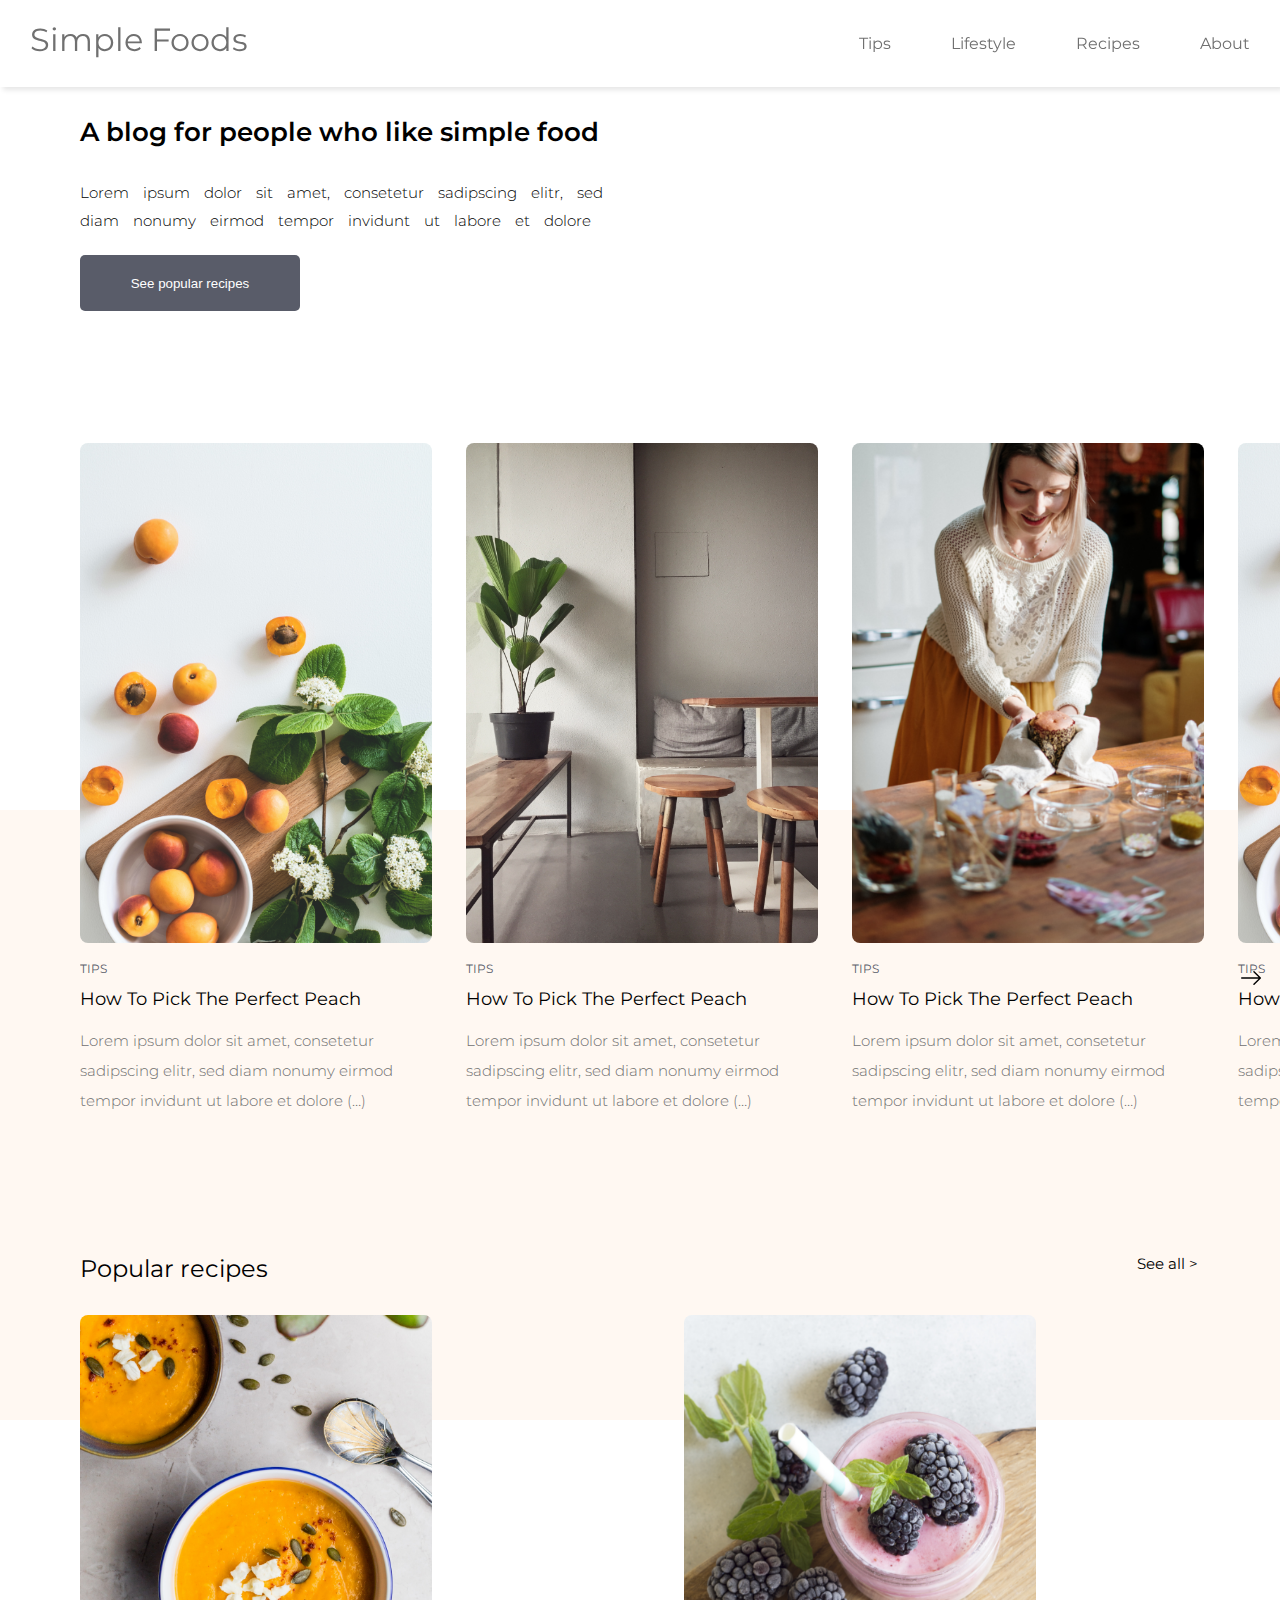
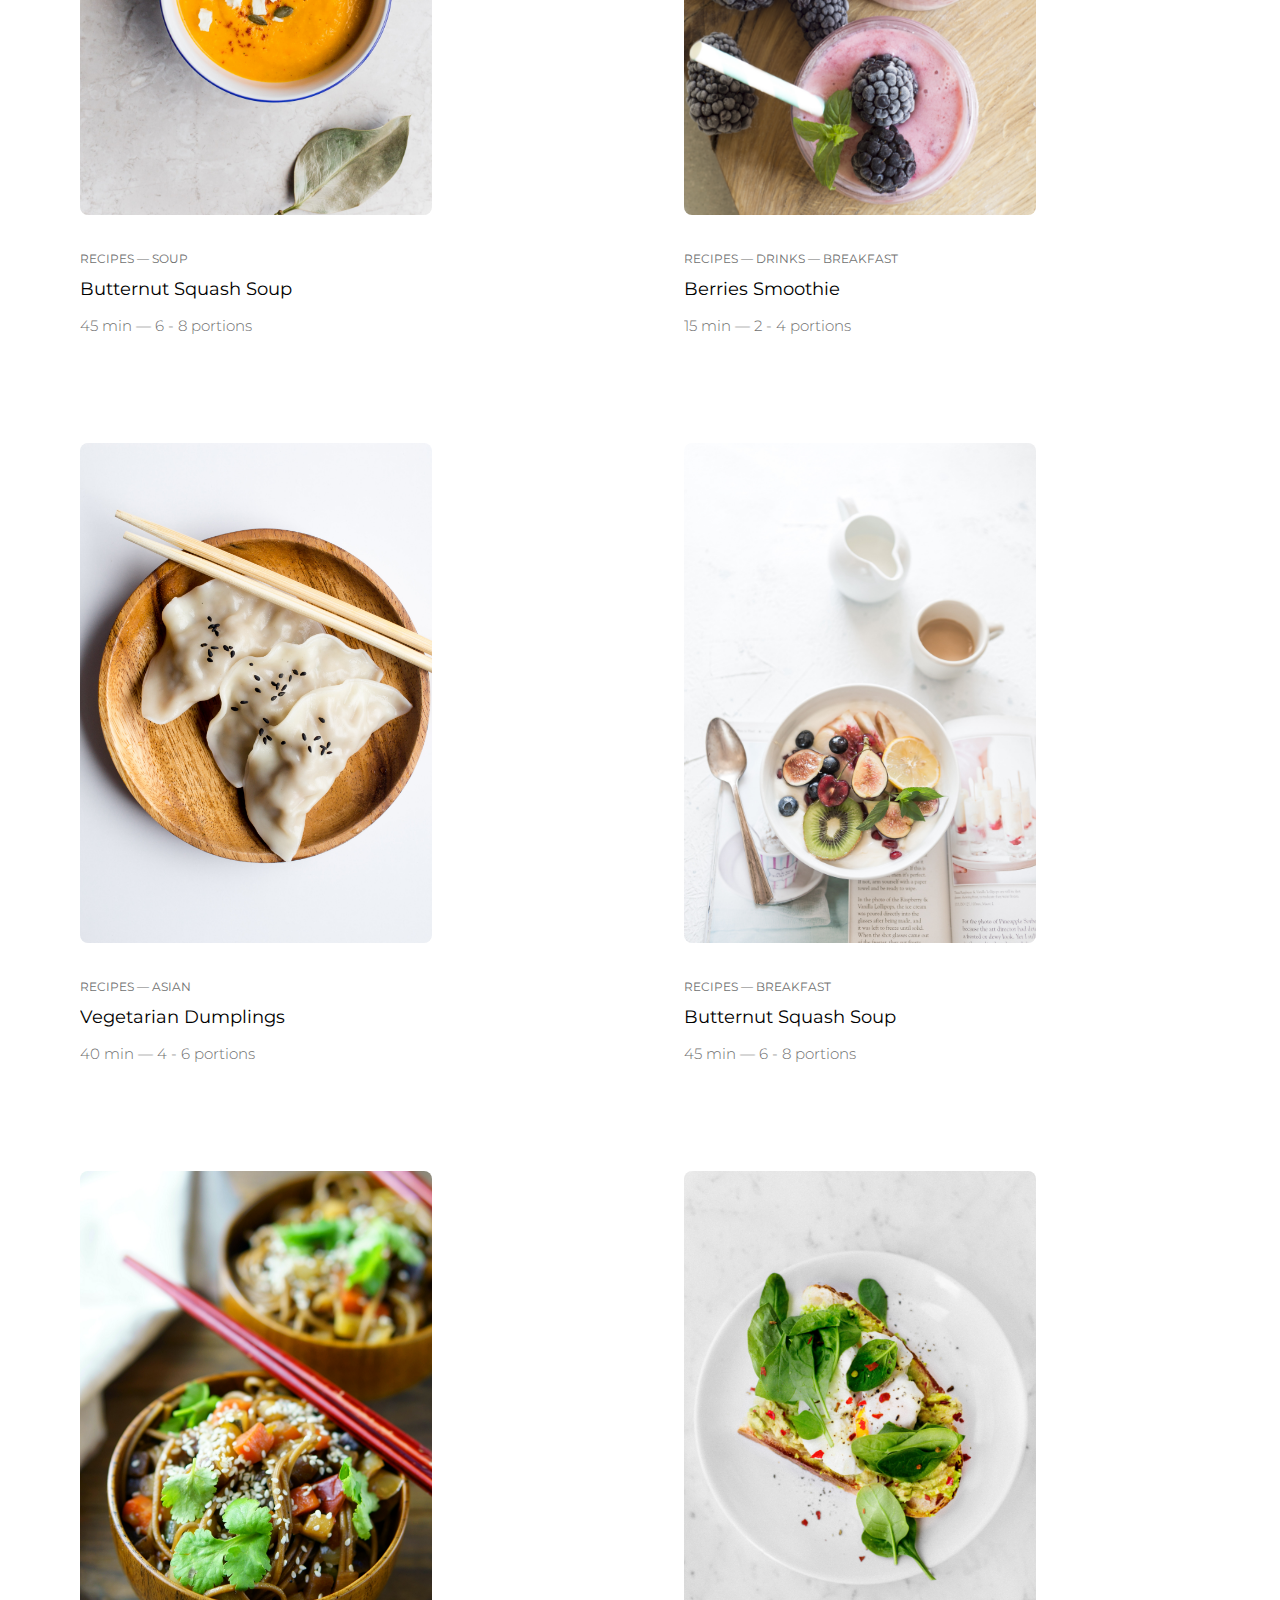
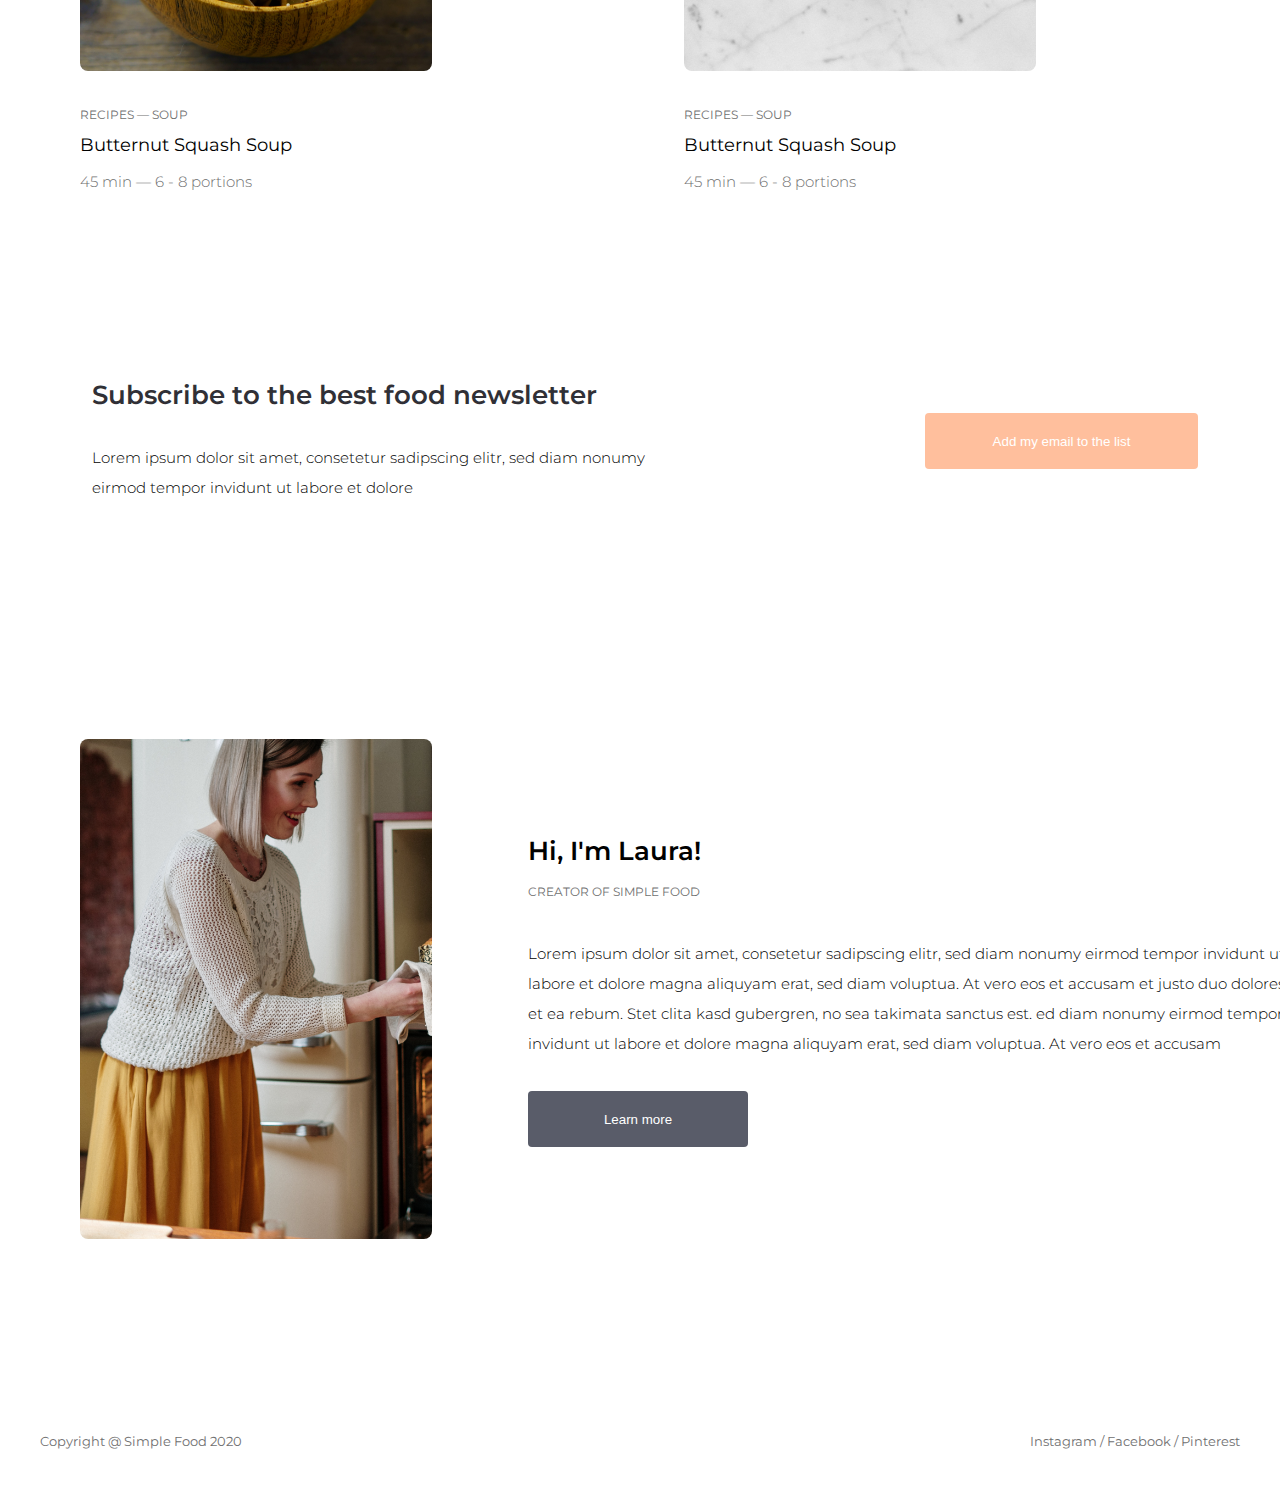
==== index.html @ a062a2ae "inital files uploaded" ====
<!DOCTYPE html>
<html lang="en">

<head>
    <meta charset="UTF-8">
    <meta name="viewport" content="width=device-width, initial-scale=1.0">
    <title>Simple Foods</title>
    <link rel="stylesheet" href="./style/style.css">
    <script src="./javascript/index.js" async></script>
</head>

<body>
    <nav class="menu">
        <ul class="menu-items sidebar">
            <li onclick=closeSidebar()><a href="#"><svg xmlns="http://www.w3.org/2000/svg" height="24"
                        viewBox="0 -960 960 960" width="24">
                        <path
                            d="m256-200-56-56 224-224-224-224 56-56 224 224 224-224 56 56-224 224 224 224-56 56-224-224-224 224Z" />
                    </svg></a></li>
            <li><a href="#">Tips</a></li>
            <li><a href="#">Lifestyle</a></li>
            <li><a href="#">Recipes</a></li>
            <li><a href="#">About</a></li>
        </ul>
        <ul class="menu-items">
            <li><a href="">Simple Foods</a></li>
            <li class="hideOnMobile"><a href="#">Tips</a></li>
            <li class="hideOnMobile"><a href="#">Lifestyle</a></li>
            <li class="hideOnMobile"><a href="#">Recipes</a></li>
            <li class="hideOnMobile"><a href="#">About</a></li>
            <li class="menu-button" onclick=showSidebar()><a href="#"><svg xmlns="http://www.w3.org/2000/svg"
                        height="24" viewBox="0 -960 960 960" width="24">
                        <path d="M120-240v-80h720v80H120Zm0-200v-80h720v80H120Zm0-200v-80h720v80H120Z" />
                    </svg></a></li>
        </ul>
    </nav>
    <div class="container-1">
        <h3>A blog for people who like simple food</h3>
        <p>Lorem ipsum dolor sit amet, consetetur sadipscing elitr, sed diam nonumy eirmod tempor invidunt ut labore et
            dolore</p>
        <button>See popular recipes</button>
    </div>
    
    <div class="background">
        <div class="image-container">
            <div class="slide-wrapper">
                <div class="img-list">
                    <div class="text-content">
                        <img src="./asset/images/img-1.png" alt="img-1" class="img-item">
                        <p class="heading">Tips</p>
                        <h3>How To Pick The Perfect Peach</h3>
                        <p class="para">Lorem ipsum dolor sit amet, consetetur sadipscing elitr, sed diam nonumy eirmod tempor
                            invidunt ut labore et dolore (…)</p>
                    </div>
                    <div class="text-content">
                        <img src="./asset/images/img-2.png" alt="img-2" class="img-item">
                        <p class="heading">Tips</p>
                        <h3>How To Pick The Perfect Peach</h3>
                        <p class="para">Lorem ipsum dolor sit amet, consetetur sadipscing elitr, sed diam nonumy eirmod tempor
                            invidunt ut labore et dolore (…)</p>
                    </div>
                    <div class="text-content">
                        <img src="./asset/images/img-3.png" alt="img-3" class="img-item">
                        <p class="heading">Tips</p>
                        <h3>How To Pick The Perfect Peach</h3>
                        <p class="para">Lorem ipsum dolor sit amet, consetetur sadipscing elitr, sed diam nonumy eirmod tempor
                            invidunt ut labore et dolore (…)</p>
                    </div>
                    <div class="text-content">
                        <img src="./asset/images/img-1.png" alt="img-1" class="img-item">
                        <p class="heading">Tips</p>
                        <h3>How To Pick The Perfect Peach</h3>
                        <p class="para">Lorem ipsum dolor sit amet, consetetur sadipscing elitr, sed diam nonumy eirmod tempor
                            invidunt ut labore et dolore (…)</p>
                    </div>
                    <div class="text-content">
                        <img src="./asset/images/img-2.png" alt="img-2" class="img-item">
                        <p class="heading">Tips</p>
                        <h3>How To Pick The Perfect Peach</h3>
                        <p class="para">Lorem ipsum dolor sit amet, consetetur sadipscing elitr, sed diam nonumy eirmod tempor
                            invidunt ut labore et dolore (…)</p>
                    </div>
                    <div class="text-content">
                        <img src="./asset/images/img-3.png" alt="img-3" class="img-item">
                        <p class="heading">Tips</p>
                        <h3>How To Pick The Perfect Peach</h3>
                        <p class="para">Lorem ipsum dolor sit amet, consetetur sadipscing elitr, sed diam nonumy eirmod tempor
                            invidunt ut labore et dolore (…)</p>
                    </div>
                    <div class="text-content">
                        <img src="./asset/images/img-1.png" alt="img-1" class="img-item">
                        <p class="heading">Tips</p>
                        <h3>How To Pick The Perfect Peach</h3>
                        <p class="para">Lorem ipsum dolor sit amet, consetetur sadipscing elitr, sed diam nonumy eirmod tempor
                            invidunt ut labore et dolore (…)</p>
                    </div>
                    <div class="text-content">
                        <img src="./asset/images/img-2.png" alt="img-2" class="img-item">
                        <p class="heading">Tips</p>
                        <h3>How To Pick The Perfect Peach</h3>
                        <p class="para">Lorem ipsum dolor sit amet, consetetur sadipscing elitr, sed diam nonumy eirmod tempor
                            invidunt ut labore et dolore (…)</p>
                    </div>
                    <div class="text-content">
                        <img src="./asset/images/img-3.png" alt="img-3" class="img-item">
                        <p class="heading">Tips</p>
                        <h3>How To Pick The Perfect Peach</h3>
                        <p class="para">Lorem ipsum dolor sit amet, consetetur sadipscing elitr, sed diam nonumy eirmod tempor
                            invidunt ut labore et dolore (…)</p>
                    </div>
                </div>
                <button id="next-slide" class="slide-button"><svg xmlns="http://www.w3.org/2000/svg"
                        xmlns:xlink="http://www.w3.org/1999/xlink" width="20" height="20" viewBox="0 0 40 40">
                        <defs>
                            <clipPath id="clip-path">
                                <path id="Path_4" data-name="Path 4" d="M0,0H40V40H0Z" fill="none"
                                    clip-rule="evenodd" />
                            </clipPath>
                        </defs>
                        <g id="Icon_-_Arrow" data-name="Icon - Arrow" clip-path="url(#clip-path)">
                            <path id="Path_3" data-name="Path 3"
                                d="M26.94,30.12a1.421,1.421,0,0,0-2.02,2L35.14,42.34H1.42A1.4,1.4,0,0,0,0,43.74a1.43,1.43,0,0,0,1.42,1.44H35.16L24.94,55.38a1.462,1.462,0,0,0,0,2.02,1.424,1.424,0,0,0,2.02,0L39.6,44.76a1.4,1.4,0,0,0,0-2Z"
                                transform="translate(0 -23.76)" />
                        </g>
                    </svg>
                </button>
            </div>

        </div>
    </div>
    <div class="design"></div>

    <section class="dishes" id="dishes">
        <div class="top-bar">
            <h2>Popular recipes</h2>
            <a href=""><p>See all ></p></a>
        </div>
        <div class="box-container">

            <div class="box" id="box1">
                <img src="./asset/images/img-2-1.png" alt="">
            
                <h3 class="sub-heading">Recipes — Soup</h3>
                <h1 class="heading">Butternut Squash Soup</h1>
                <p>45 min    —    6 - 8 portions</p>
            </div>

            <div class="box" id="box2">
                <img src="./asset/images/img-2-2.png" alt="">
            
                <h3 class="sub-heading">Recipes — DRINKS  — Breakfast</h3>
                <h1 class="heading">Berries Smoothie</h1>
                <p>15 min    —    2 - 4 portions</p>
            </div>

            <div class="box" id="box3">
                <img src="./asset/images/img-2-3.png" alt="">
            
                <h3 class="sub-heading">Recipes — ASIAN</h3>
                <h1 class="heading">Vegetarian Dumplings</h1>
                <p>40 min    —    4 - 6 portions</p>
            </div>

            <div class="box" id="box4">
                <img src="./asset/images/img-2-4.png" alt="">
            
                <h3 class="sub-heading">Recipes — Breakfast</h3>
                <h1 class="heading">Butternut Squash Soup</h1>
                <p>45 min    —    6 - 8 portions</p>
            </div>

            <div class="box" id="box5">
                <img src="./asset/images/img-2-5.png" alt="">
            
                <h3 class="sub-heading">Recipes — SoUP</h3>
                <h1 class="heading">Butternut Squash Soup</h1>
                <p>45 min    —    6 - 8 portions</p>
            </div>

            <div class="box" id="box6">
                <img src="./asset/images/img-2-6.png" alt="">
            
                <h3 class="sub-heading">Recipes — SoUP</h3>
                <h1 class="heading">Butternut Squash Soup</h1>
                <p>45 min    —    6 - 8 portions</p>
            </div>
        </div>
    </section>

    <div class="newsletter">
        <div class="left-content">
            <h1 class="heading">Subscribe to the best food newsletter</h1>
            <p>Lorem ipsum dolor sit amet, consetetur sadipscing elitr, sed diam nonumy eirmod tempor invidunt ut labore et dolore</p>
        </div>
        <div class="right-content">
            <button>Add my email to the list</button>
        </div>
    </div>

    <div class="about">
        <div class="left-content">
            <img src="./asset/images/About - Image.png" alt="">
        </div>
        <div class="right-content">
            <h1 class="intro">Hi, I'm Laura!</h1>
            <p class="sub-heading">Creator of simple food</p>
            <p>Lorem ipsum dolor sit amet, consetetur sadipscing elitr, sed diam nonumy eirmod tempor invidunt ut labore et dolore magna aliquyam erat, sed diam voluptua. At vero eos et accusam et justo duo dolores et ea rebum. Stet clita kasd gubergren, no sea takimata sanctus est. ed diam nonumy eirmod tempor invidunt ut labore et dolore magna aliquyam erat, sed diam voluptua. At vero eos et accusam</p>
            <button>Learn more</button>
        </div>
    </div>
    <footer class="end">
        <p class="copyright">Copyright @ Simple Food 2020</p>
        <p class="social">Instagram  /   Facebook   /   Pinterest</p>
    </footer>


    
</body>

</html>
---- style/style.css ----
@import url('https://fonts.googleapis.com/css2?family=Montserrat:wght@300;400:500;600&display=swap');

:root {
    --primary-color: #FFF8F2;
    --button-color: #595C69;
    --black-text-color: #000000;
    --background-color: #ffffff;
    --font1: 'Montserrat', sans-serif;
    --font-light: 300;
    --font-medium: 400;
    --font-regular: 500;
    --font-semibold:600;
    --text-color: #707070;
    --news-btn:#FFBF9D;

}

* {
    margin: 0;
    padding: 0;
}

body {
    font-family: var(--font1);
    min-height: 100vh;
}

/* Menu */
.menu {
    background-color: #FFFFFF;
    box-shadow: 3px 3px 5px rgba(0, 0, 0, 0.1);
    position: fixed;
    top: 0;
    width: 100%;
    z-index: 1000;
}

.menu-items {
    width: 100%;
    display: flex;
    list-style: none;
    justify-content: flex-end;
    align-items: center;

}

.menu li {
    height: 50px;
}

.menu a {
    text-decoration: none;
    color: #707070;
    display: flex;
    align-items: center;
    padding: 0 30px;
    height: 100%;
}

.menu li:first-child {
    margin-right: auto;
    color: var(--text-color) !important;
    font-size: 32px;
    margin-bottom: 23px;
    margin-top: 14px;
    margin-left: 0px;

}

.menu a:hover {
    color: var(--black-text-color);
}

.sidebar {
    position: fixed;
    top: 0;
    right: 0;
    height: 100vh;
    width: 250px;
    z-index: 999;
    background-color: var(--background-color);
    box-shadow: -10px 0 10px rgba(0, 0, 0, 0.1);
    display: none;
    flex-direction: column;
    align-items: flex-start;
    justify-content: flex-start;

}

.sidebar li {
    width: 100%;

}

.sidebar a {
    width: 100%;
}

.sidebar li:first-child {
    margin-right: auto;
    margin-left: 0px;
}

.menu-button {
    display: none;
}

/* Main-Content */

.container-1 {
    display: flex;
    flex-direction: column;
    flex-wrap: wrap;
    width: 560px;
    margin-top: 116px;
    margin-left: 80px;
    margin-right: 640px;
}

.container-1 h3 {
    margin-bottom: 31px;
    font-size: 26px;
    /* font-family: var(--font1); */
    font-weight: 600;

}

.container-1 p {
    /* font-family: var(--font1); */
    font-weight: 300;
    font-size: 15px;
    margin-bottom: 20px;
    word-spacing: 10px;
    line-height: 28px;
}

.container-1 button {
    width: 220px;
    height: 56px;
    background-color: var(--button-color);
    font-weight: 500;
    color: #FFFFFF;
    border-radius: 5px;
    border: none;
    outline: none;
    cursor: pointer;
    transition: background-color 0.15s ease;
}

.container-1 button:hover{
    background-color: #000000;
}

/* Image slider */
.design{
    background-color: var(--primary-color);
    width: 100%;
    height: 610px;
    position: absolute;
    z-index: -1;
    top: 90%;
    /* transform: translateY(0,599); */
}
.background {
    z-index: 1;
    position: relative;
    margin-bottom: 138px;
    
}

.image-container {
    margin-top: 132px;
    margin-right: auto;
    max-width: 100%;
    width: 95%;
    margin-left: 80px;
    cursor: grab;
}

.slide-wrapper {
    position: relative;
}

.slide-wrapper .slide-button {
    position: absolute;
    height: 50px;
    width: 50px;
    color: #000000;
    background: rgba(0, 0, 0, 0.0);
    cursor: pointer;
    border: none;
    outline: none;
}

.slide-wrapper .slide-button#next-slide {
    right: -20px;
    margin-right: 40px;
    top: 76%;

}

.slide-wrapper .img-list {
    display: grid;
    gap: 34px;
    font-size: 0;
    overflow-x: auto;
    scrollbar-width: none;
    grid-template-columns: repeat(9, 1fr);
    width: 100%;
}

.slide-wrapper .img-list::-webkit-scrollbar {
    display: none;
}

.slide-wrapper .img-list .img-item {
    width: 352px;
    height: 500px;
    object-fit: cover;
}

.img-list .text-content .heading{
    font-family: var(--font1);
    font-weight: var(--font-medium);
    font-size: 12px;
    color: var(--button-color);
    margin-top: 18px;
    text-transform: uppercase;

}

.img-list .text-content h3{
    font-family: var(--font1);
    font-weight: var(--font-medium);
    color: #000000;
    margin-top: 12px;
    font-size: 18px;

}

.img-list .text-content .para{
    font-family: var(--font1);
    font-weight: var(--font-light);
    color: var(--text-color);
    margin-top: 16px;
    font-size: 15px;
    line-height: 2;
}

/* Below Slider -- cards*/
.dishes{
    margin-top: 132px;
    margin-left: 80px;
    

}
.dishes .top-bar{
    display: flex;
    justify-content: space-between;
    margin-bottom: 32px;

}
.dishes h2{
    font-weight: var(--font-medium);
    font-size: 24px;
}

.dishes a{
    text-decoration: none;
    color: #000000;
    font-size: 15px;
    margin-right: 82px;
    
}

.dishes .box-container{
    display: grid;
    grid-template-columns: repeat(auto-fit,minmax(28rem,1fr));
    gap: 0.5rem;
}

.dishes .box-container .box{
    position: relative;
    overflow: hidden;
    text-align: left;
    margin-bottom: 100px;
    cursor: pointer;

}
.dishes .box-container.box img{
    height: 17rem;
    margin: 1rem 0;
}

.dishes .box-container .box .sub-heading{
    font-weight: var(--font-medium);
    font-size: 12px;
    color: var(--text-color);
    text-transform: uppercase;
    margin-top: 32px;
}

.dishes .box-container .box .heading{
    font-weight: var(--font-medium);
    font-size: 18px;
    color: black;
    margin-top: 12px;

}

.dishes .box-container .box p{
    font-weight: var(--font-light);
    font-size: 15px;
    color: var(--text-color);
    margin-top: 16px;
}
/* Newsletter */
.newsletter{
    width: 100%;
    height: 300px;
    background-color: var(--background-color);
    display: flex;
    justify-content: space-between;
    align-items: center;
}

.newsletter .left-content{
    margin-left: 92px;
    width: 560px;
}
.newsletter .left-content .heading{
    font-weight: var(--font-semibold);
    font-size: 26px;
    color: #303036;
}
.newsletter .left-content p{
    margin-top: 32px;
    line-height: 30px;
    font-weight: var(--font-light);
    font-size: 15px;
}

.newsletter .right-content button{
    margin-right: 82px;
    width: 273px;
    height: 56px;
    background-color: var(--news-btn);
    color: #ffffff;
    border: none;
    outline: none;
    cursor: pointer;
    border-radius: 4px;


}

/* About */

.about{
    width: 1220px;
    height: 500px;
    margin-top: 150px;
    margin-right: 80px;
    display: flex;
    justify-content: center;
    align-items: center;
    gap: 96px;
    margin-left: 80px;

}

.about .left-content img{
    width: 352px;
    height: 500px;
}

.about .right-content .intro{
    font-weight: var(--font-semibold);
    font-size: 26px;

}
.about .right-content .sub-heading{
    font-weight: var(--font-medium);
    font-size: 12px;
    color: var(--text-color);
    margin-top: 10px;
    text-transform: uppercase;

}

.about .right-content p{
    font-weight: var(--font-light);
    font-size: 15px;
    line-height: 30px;
    margin-top: 32px;
}

.about .right-content button{
    width: 220px;
    height: 56px;
    background-color: var(--button-color);
    color: #ffffff;
    margin-top: 32px;
    border: none;
    outline: none;
    border-radius: 4px;
    cursor: pointer;

}

/* footer */
footer{
    width: 100%;
    height: 100px;
    margin-top: 150px;
    display: flex;
    justify-content: space-between;
    align-items: center;
    flex-wrap: wrap;
    padding: 0 40px;
    box-sizing: border-box;
    /* gap: 656px; */
}

footer p{
    font-weight: var(--font-medium);
    font-size: 13px;
    line-height: 34px;
    color: var(--text-color);
    cursor: pointer;
    /* margin-left: 40px; */

}

@media(max-width:768px) {
    .hideOnMobile {
        display: none;
    }

    .menu-button {
        display: block;
    }

    .container-1 {
        margin: 96px 20px;
    }

    .design {
        width: 110%;
        left: 15%;
    }

    .background {
        padding: 10px;
    }

    .image-container {
        margin-top: 20px;
    }

    .slide-wrapper .img-list{
        width: 90%;
    }

    .dishes .box-container .box img{
         height: auto;
         width: 80%;

    }

    .about{
        display: block;
    }

    footer {
        flex-direction: column;
        align-items: flex-start;
        padding: 20px;
    }

    footer p {
        flex: 1;
        max-width: none;
    }


}
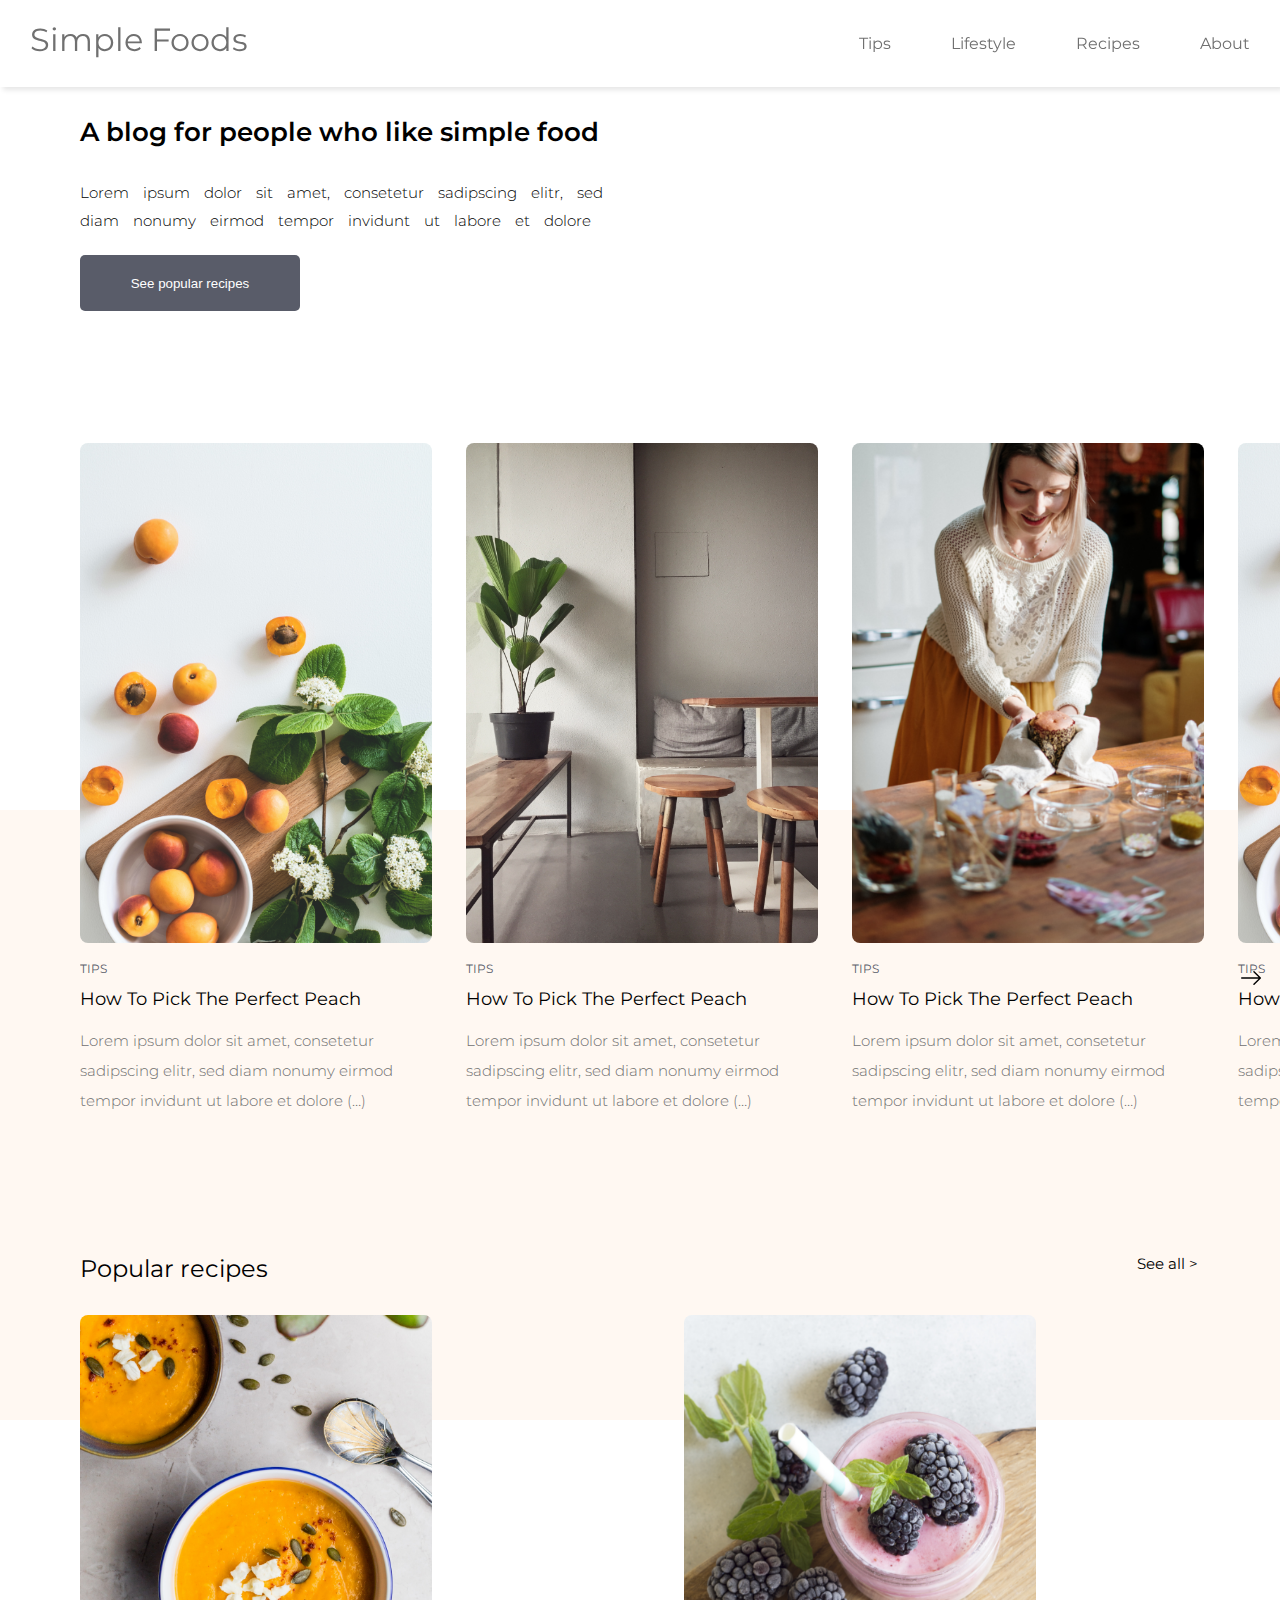
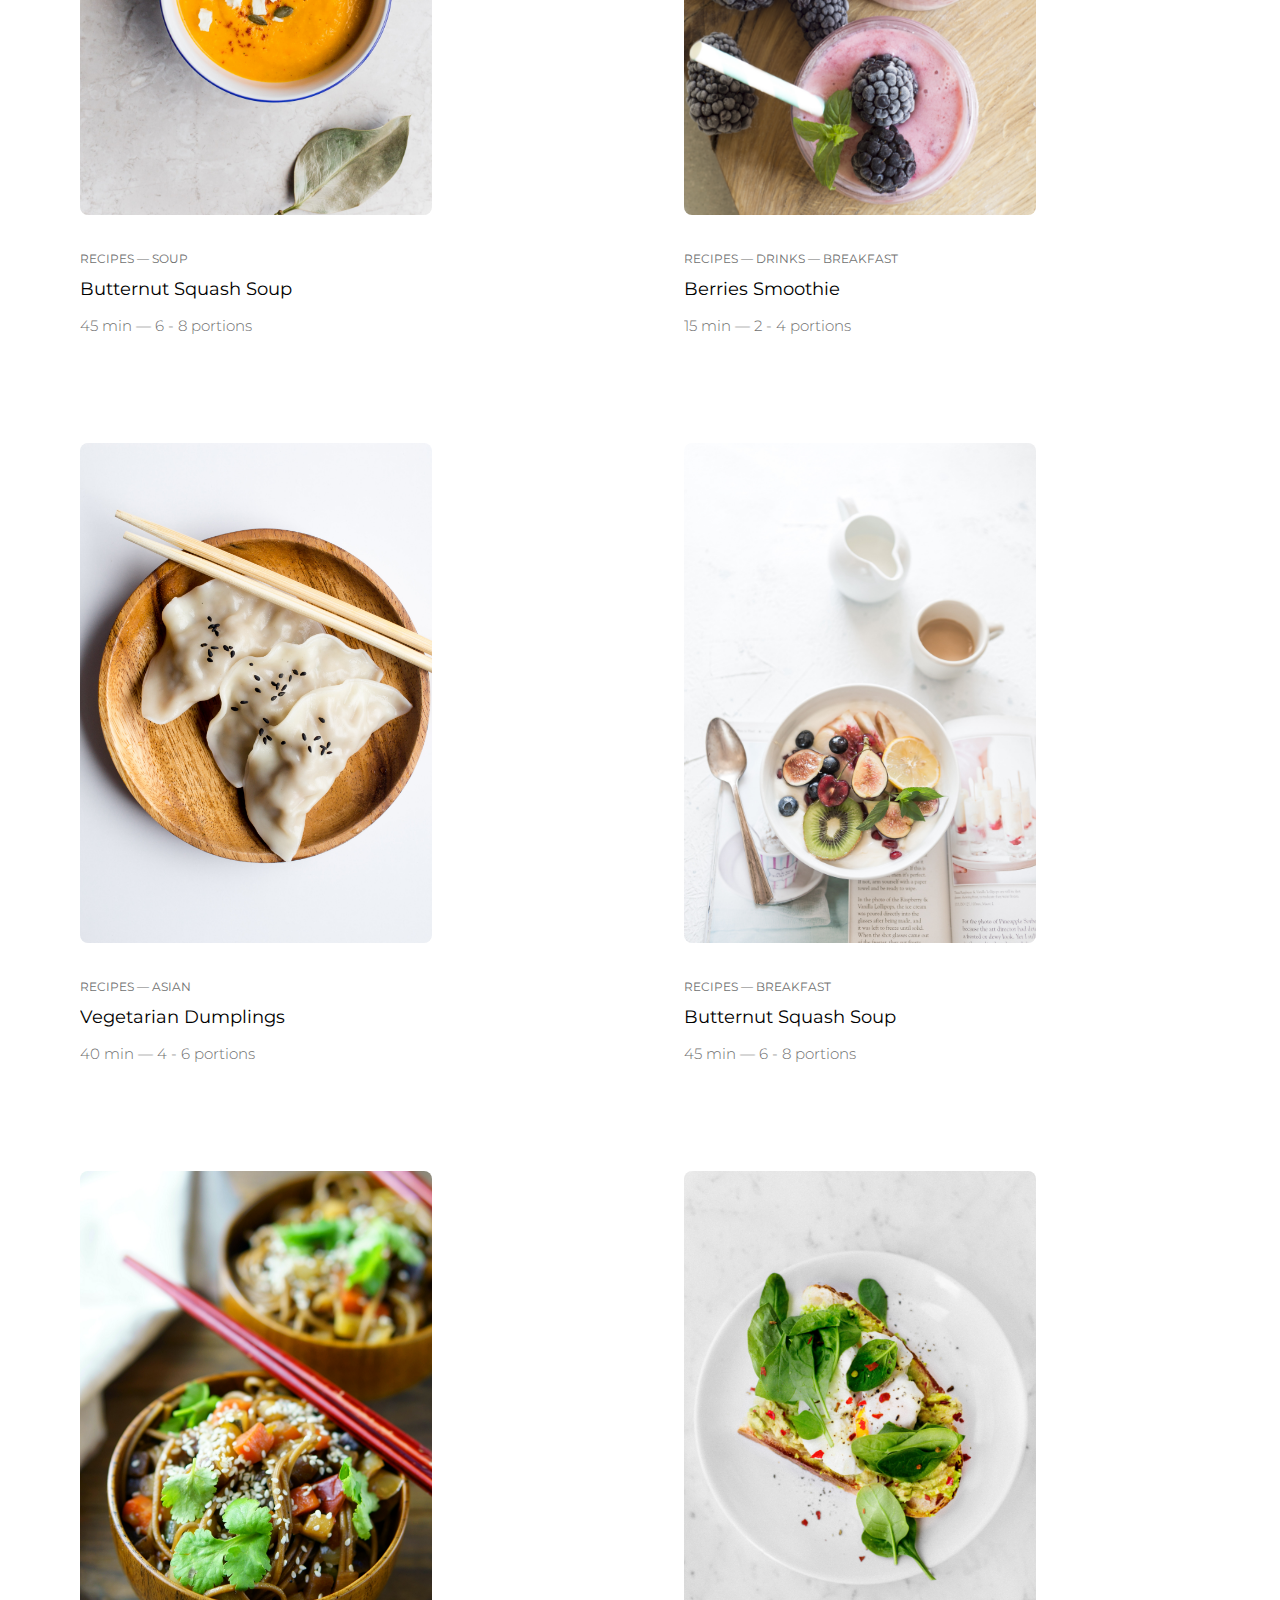
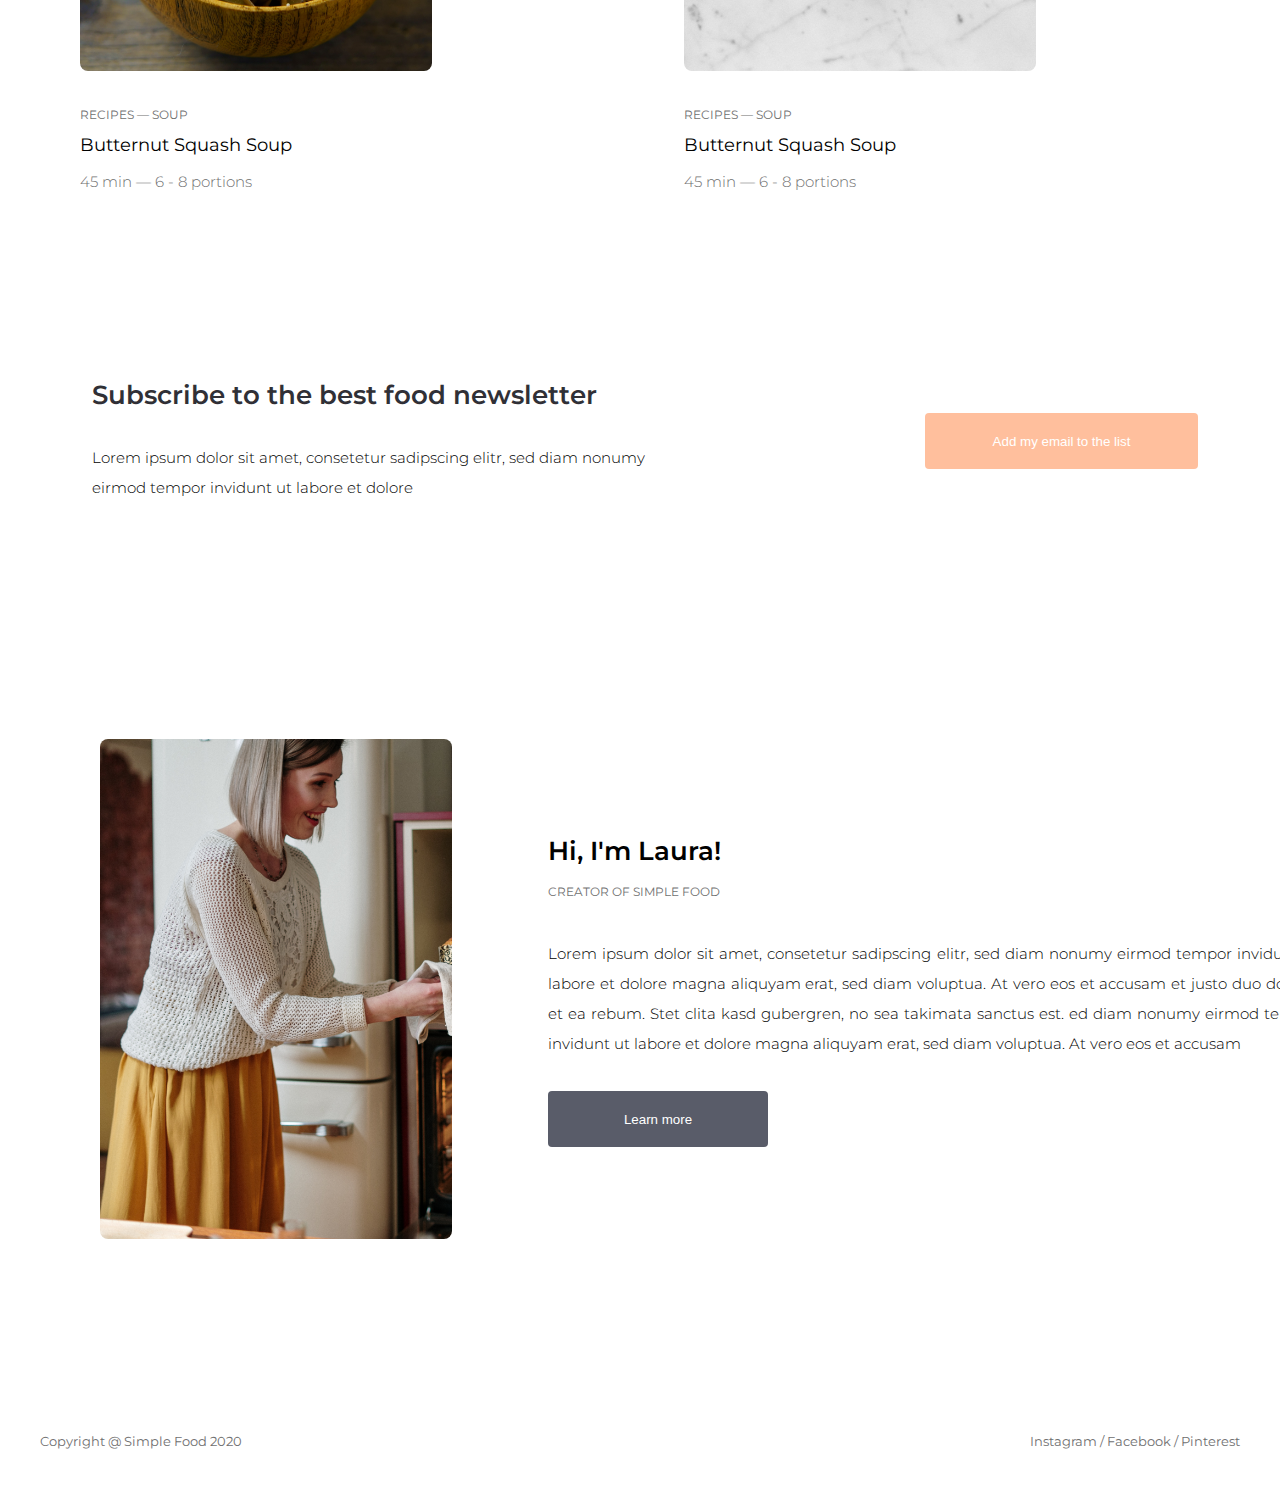
==== commit 6477ed9b: "added favicon" ====
--- a/index.html
+++ b/index.html
@@ -5,6 +5,7 @@
     <meta charset="UTF-8">
     <meta name="viewport" content="width=device-width, initial-scale=1.0">
     <title>Simple Foods</title>
+    <link type="image/png" sizes="96x96" rel="icon" href="./asset/favicon/icons8-cooking-96.png">
     <link rel="stylesheet" href="./style/style.css">
     <script src="./javascript/index.js" async></script>
 </head>
--- a/style/style.css
+++ b/style/style.css
@@ -357,7 +357,8 @@
 /* About */
 
 .about{
-    width: 1220px;
+    width: 100%;
+    max-width: 1220px;
     height: 500px;
     margin-top: 150px;
     margin-right: 80px;
@@ -366,12 +367,19 @@
     align-items: center;
     gap: 96px;
     margin-left: 80px;
+    padding: 0 20px;
+    margin-bottom: 50px;
 
 }
 
 .about .left-content img{
     width: 352px;
     height: 500px;
+    margin: 0 auto;
+}
+
+.about .right-content {
+    flex: 1;
 }
 
 .about .right-content .intro{
@@ -393,10 +401,12 @@
     font-size: 15px;
     line-height: 30px;
     margin-top: 32px;
+    text-align: justify;
 }
 
 .about .right-content button{
-    width: 220px;
+    width: 100%;
+    max-width: 220px;
     height: 56px;
     background-color: var(--button-color);
     color: #ffffff;
@@ -439,6 +449,7 @@
 
     .menu-button {
         display: block;
+        margin-right: 28px;
     }
 
     .container-1 {
@@ -446,7 +457,7 @@
     }
 
     .design {
-        width: 110%;
+        width: 80%;
         left: 15%;
     }
 
@@ -468,19 +479,31 @@
 
     }
 
-    .about{
-        display: block;
+    .about {
+        flex-direction: column; 
+        align-items: flex-start;
+        text-align: center;
+        width: 520px;
+    }
+
+    .about .left-content img {
+        width: 100%; 
+        height: auto; 
+        margin-top: 255px;
+    }
+
+    .about .right-content {
+        max-width: 100%;
+        display: flex;
+        flex-direction: column;
+        flex-wrap: wrap;
+        align-items: flex-start;
+        
     }
 
     footer {
-        flex-direction: column;
-        align-items: flex-start;
-        padding: 20px;
-    }
-
-    footer p {
-        flex: 1;
-        max-width: none;
+
+        margin-top: 420px; 
     }
 
 
